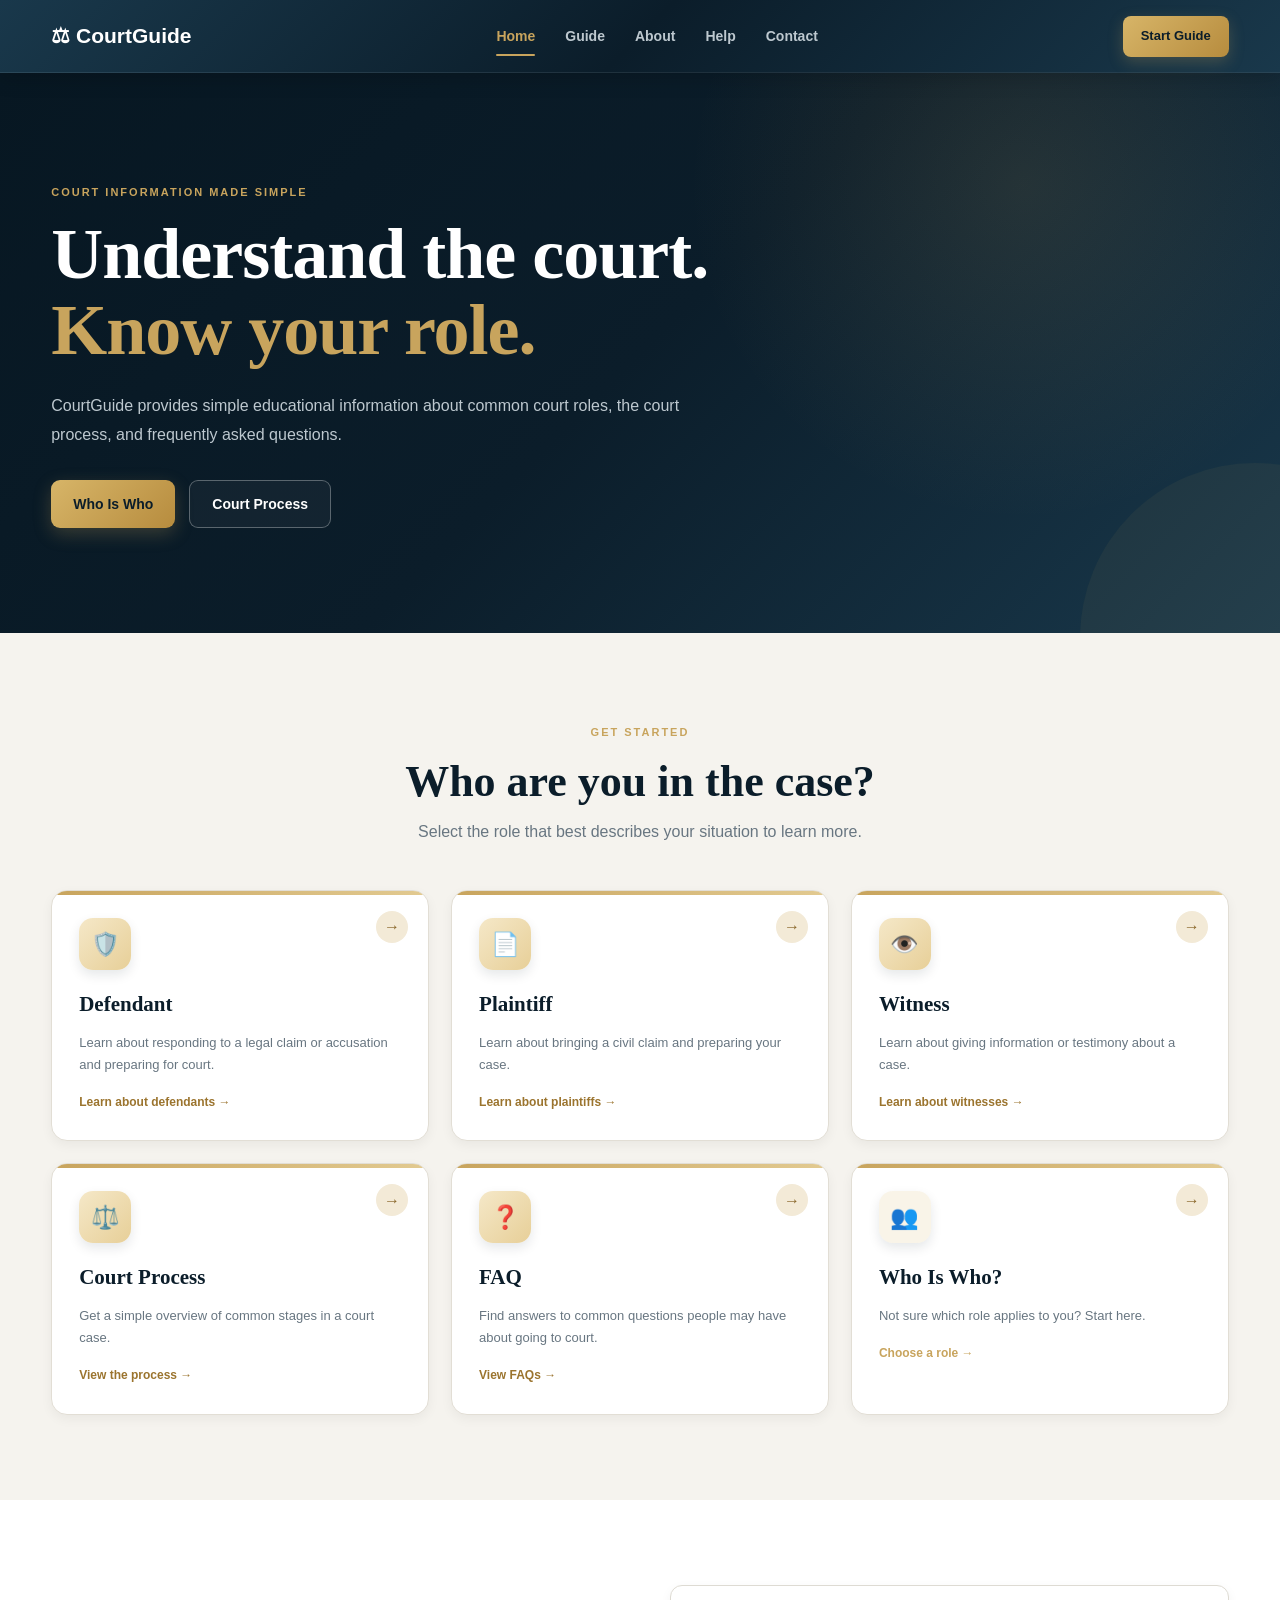
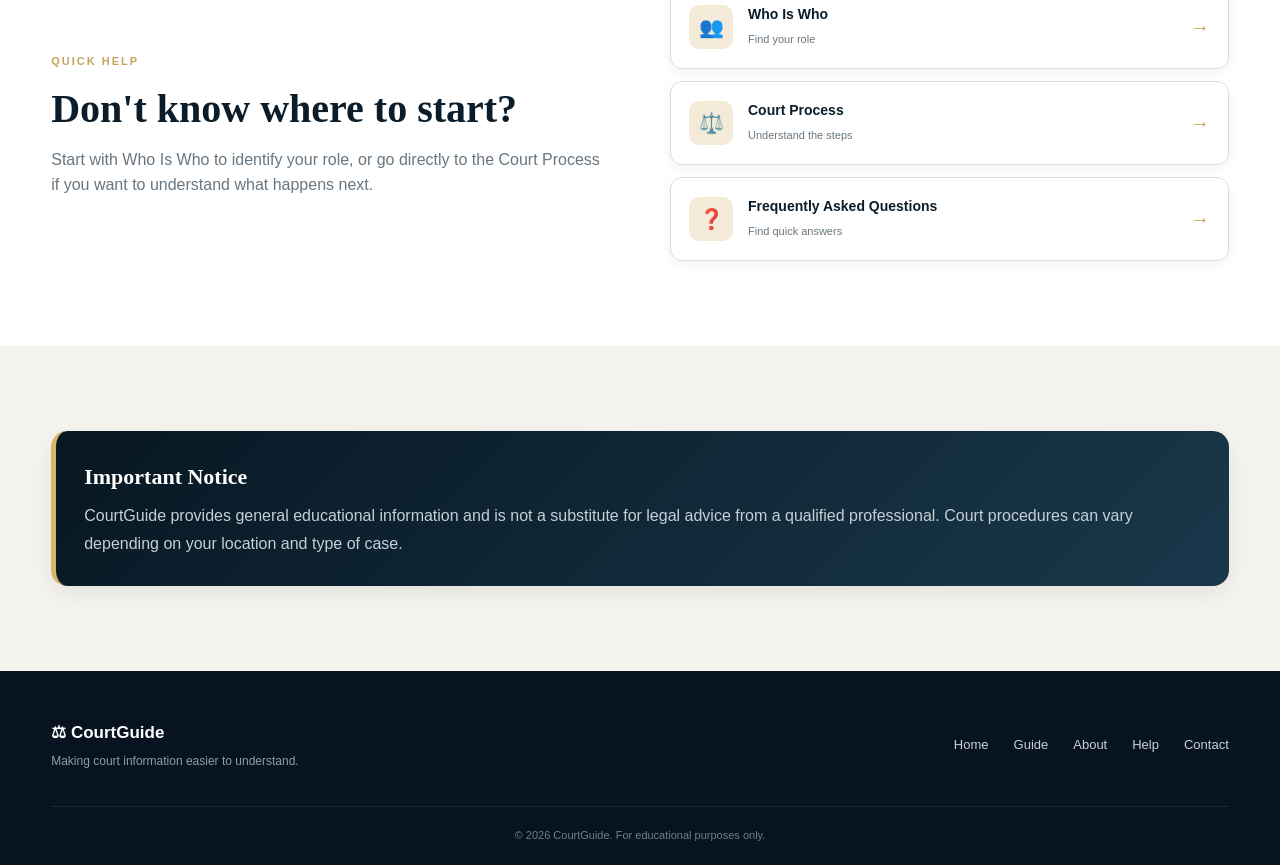
==== CourtGuideLaw-main/CourtGuideLaw-main/Court Law Guide (2)/Court Law Guide/index.html @ 69e1e516 "Add files via upload" ====
<!DOCTYPE html>
<html lang="en">

<head>
    <meta charset="UTF-8">
    <meta name="viewport" content="width=device-width, initial-scale=1.0">

    <title>CourtGuide - Home</title>

    <link rel="stylesheet" href="style.css">
</head>

<body>

    <!-- =========================
         NAVBAR
    ========================== -->

    <header class="navbar">

        <div class="container nav-container">

            <a href="index.html" class="logo">
                ⚖ CourtGuide
            </a>

            <nav>
                <a href="index.html" class="active">
                    Home
                </a>

                <a href="guide.html">
                    Guide
                </a>

                <a href="about.html">
                    About
                </a>

                <a href="Help.html">
                    Help
                </a>

                <a href="contact.html">
                Contact
            </a>

                 
            </nav>

            <a href="guide.html" class="nav-button">
                Start Guide
            </a>

        </div>

    </header>


    <!-- =========================
         HERO
    ========================== -->

    <section class="hero">

        <div class="container">

            <span class="eyebrow">
                COURT INFORMATION MADE SIMPLE
            </span>

            <h1>
                Understand the court.
                <span>Know your role.</span>
            </h1>

            <p>
                CourtGuide provides simple educational information
                about common court roles, the court process, and
                frequently asked questions.
            </p>

            <div class="hero-buttons">

                <a href="guide.html?section=roles" class="primary-button">
                    Who Is Who
                </a>

                <a href="guide.html?section=process" class="secondary-button">
                    Court Process
                </a>

            </div>

        </div>

    </section>


    <!-- =========================
         WHO IS WHO
    ========================== -->

    <section class="section">

        <div class="container">

            <div class="section-heading">

                <span class="eyebrow">
                    GET STARTED
                </span>

                <h2>
                    Who are you in the case?
                </h2>

                <p>
                    Select the role that best describes your
                    situation to learn more.
                </p>

            </div>


            <div class="info-card-grid">


                <!-- DEFENDANT -->

                <a
                    href="guide.html?section=defendant"
                    class="guide-card home-card">

                    <div class="guide-icon">
                        🛡️
                    </div>

                    <h3>
                        Defendant
                    </h3>

                    <p>
                        Learn about responding to a legal claim
                        or accusation and preparing for court.
                    </p>

                    <span class="card-link">
                        Learn about defendants →
                    </span>

                </a>


                <!-- PLAINTIFF -->

                <a
                    href="guide.html?section=plaintiff"
                    class="guide-card home-card">

                    <div class="guide-icon">
                        📄
                    </div>

                    <h3>
                        Plaintiff
                    </h3>

                    <p>
                        Learn about bringing a civil claim and
                        preparing your case.
                    </p>

                    <span class="card-link">
                        Learn about plaintiffs →
                    </span>

                </a>


                <!-- WITNESS -->

                <a
                    href="guide.html?section=witness"
                    class="guide-card home-card">

                    <div class="guide-icon">
                        👁️
                    </div>

                    <h3>
                        Witness
                    </h3>

                    <p>
                        Learn about giving information or
                        testimony about a case.
                    </p>

                    <span class="card-link">
                        Learn about witnesses →
                    </span>

                </a>


                <!-- COURT PROCESS -->

                <a
                    href="guide.html?section=process"
                    class="guide-card home-card">

                    <div class="guide-icon">
                        ⚖️
                    </div>

                    <h3>
                        Court Process
                    </h3>

                    <p>
                        Get a simple overview of common stages
                        in a court case.
                    </p>

                    <span class="card-link">
                        View the process →
                    </span>

                </a>


                <!-- FAQ -->

                <a
                    href="guide.html?section=faq"
                    class="guide-card home-card">

                    <div class="guide-icon">
                        ❓
                    </div>

                    <h3>
                        FAQ
                    </h3>

                    <p>
                        Find answers to common questions people
                        may have about going to court.
                    </p>

                    <span class="card-link">
                        View FAQs →
                    </span>

                </a>


                <!-- WHO IS WHO -->

                <a
                    href="guide.html?section=roles"
                    class="guide-card home-card dark-card">

                    <div class="guide-icon">
                        👥
                    </div>

                    <h3>
                        Who Is Who?
                    </h3>

                    <p>
                        Not sure which role applies to you?
                        Start here.
                    </p>

                    <span class="card-link">
                        Choose a role →
                    </span>

                </a>

            </div>

        </div>

    </section>


    <!-- =========================
         QUICK HELP
    ========================== -->

    <section class="section alternate-section">

        <div class="container">

            <div class="two-column">

                <div>

                    <span class="eyebrow">
                        QUICK HELP
                    </span>

                    <h2>
                        Don't know where to start?
                    </h2>

                    <p>
                        Start with Who Is Who to identify your
                        role, or go directly to the Court Process
                        if you want to understand what happens next.
                    </p>

                </div>


                <div class="quick-links">

                    <a
                        href="guide.html?section=roles"
                        class="quick-link">

                        <span>👥</span>

                        <div>
                            <strong>
                                Who Is Who
                            </strong>

                            <small>
                                Find your role
                            </small>
                        </div>

                        <b>→</b>

                    </a>


                    <a
                        href="guide.html?section=process"
                        class="quick-link">

                        <span>⚖️</span>

                        <div>
                            <strong>
                                Court Process
                            </strong>

                            <small>
                                Understand the steps
                            </small>
                        </div>

                        <b>→</b>

                    </a>


                    <a
                        href="guide.html?section=faq"
                        class="quick-link">

                        <span>❓</span>

                        <div>
                            <strong>
                                Frequently Asked Questions
                            </strong>

                            <small>
                                Find quick answers
                            </small>
                        </div>

                        <b>→</b>

                    </a>

                </div>

            </div>

        </div>

    </section>


    <!-- =========================
         DISCLAIMER
    ========================== -->

    <section class="section">

        <div class="container">

            <div class="disclaimer-box">

                <h3>
                    Important Notice
                </h3>

                <p>
                    CourtGuide provides general educational
                    information and is not a substitute for legal
                    advice from a qualified professional.
                    Court procedures can vary depending on your
                    location and type of case.
                </p>

            </div>

        </div>

    </section>


    <!-- =========================
         FOOTER
    ========================== -->

    <footer>

        <div class="container">

            <div class="footer-content">

                <div>

                    <strong>
                        ⚖ CourtGuide
                    </strong>

                    <p>
                        Making court information easier to understand.
                    </p>

                </div>

                <div class="footer-links">

                    <a href="index.html">
                        Home
                    </a>

                    <a href="guide.html">
                        Guide
                    </a>

                    <a href="about.html">
                        About
                    </a>

                     <a href="Help.html">
                    Help
                    </a>
                    
                    <a href="contact.html">
                    Contact
                    </a>

                </div>

            </div>

            <div class="footer-bottom">
                © 2026 CourtGuide. For educational purposes only.
            </div>

        </div>

    </footer>

</body>

</html>
---- CourtGuideLaw-main/CourtGuideLaw-main/Court Law Guide (2)/Court Law Guide/style.css ----
/* =========================================================
   COURTGUIDE
========================================================= */

/* =========================
   RESET
========================= */

* {
    margin: 0;
    padding: 0;
    box-sizing: border-box;
}

html {
    scroll-behavior: smooth;
}

body {
    font-family: Arial, Helvetica, sans-serif;
    background: #f5f3ee;
    color: #26343d;
    line-height: 1.6;
}

a {
    text-decoration: none;
    color: inherit;
}

button {
    font-family: inherit;
}

img {
    max-width: 100%;
    height: auto;
}


/* =========================
   VARIABLES
========================= */

:root {
    --navy-dark: #071722;
    --navy: #0b1d2a;
    --navy-light: #19384b;

    --gold: #c8a45d;
    --gold-light: #e2ca91;
    --gold-pale: #f3ead7;

    --cream: #f5f3ee;
    --white: #ffffff;

    --text: #26343d;
    --muted: #687681;
    --border: #dedbd3;

    --green: #3c9b72;
    --red: #c95c5c;
    --yellow: #d7a83f;

    --shadow-sm: 0 4px 12px rgba(0, 0, 0, 0.05);
    --shadow-md: 0 8px 25px rgba(0, 0, 0, 0.07);
    --shadow-lg: 0 15px 35px rgba(0, 0, 0, 0.11);

    --radius-sm: 8px;
    --radius-md: 12px;
    --radius-lg: 16px;
}


/* =========================
   CONTAINER
========================= */

.container {
    width: min(92%, 1180px);
    margin: 0 auto;
}


/* =========================================================
   NAVBAR
========================================================= */

.navbar {
    position: sticky;
    top: 0;
    z-index: 1000;

    background: linear-gradient(
        135deg,
        var(--navy-light),
        var(--navy),
        var(--navy-light)
    );

    color: white;

    border-bottom: 1px solid rgba(255, 255, 255, 0.08);

    box-shadow:
        0 4px 20px rgba(0, 0, 0, 0.18);
}

.nav-container {
    min-height: 72px;

    display: flex;
    align-items: center;
    justify-content: space-between;

    gap: 30px;
}

.logo {
    display: inline-flex;
    align-items: center;

    color: white;

    font-size: 21px;
    font-weight: 700;

    transition: 0.25s ease;
}

.logo:hover {
    color: var(--gold-light);
}


/* Navigation */

nav {
    display: flex;
    align-items: center;
    gap: 30px;
}

nav a {
    position: relative;

    color: #bdc8cf;

    font-size: 14px;
    font-weight: 600;

    padding: 25px 0;

    transition: 0.25s ease;
}

nav a:hover {
    color: white;
}

nav a.active {
    color: var(--gold);
}

nav a.active::after {
    content: "";

    position: absolute;
    left: 0;
    right: 0;
    bottom: 16px;

    height: 2px;

    background: var(--gold);
    border-radius: 10px;
}


/* Navbar CTA */

.nav-button {
    display: inline-flex;
    align-items: center;
    justify-content: center;

    padding: 10px 18px;

    border-radius: var(--radius-sm);

    background: linear-gradient(
        135deg,
        #d7b568,
        #b78c3e
    );

    color: #0b1d2a;

    font-size: 13px;
    font-weight: 700;

    box-shadow:
        0 5px 15px rgba(200, 164, 93, 0.25);

    transition: 0.25s ease;
}

.nav-button:hover {
    color: #071722;

    transform: translateY(-2px);

    box-shadow:
        0 8px 20px rgba(200, 164, 93, 0.35);
}


/* =========================================================
   GENERAL BUTTONS
========================================================= */

.button,
.primary-button,
.secondary-button {
    display: inline-flex;
    align-items: center;
    justify-content: center;

    min-height: 46px;
    padding: 12px 22px;

    border-radius: 9px;

    font-size: 14px;
    font-weight: 700;

    cursor: pointer;

    transition:
        transform 0.25s ease,
        box-shadow 0.25s ease,
        background 0.25s ease,
        color 0.25s ease,
        border-color 0.25s ease;
}

.primary-button {
    background: linear-gradient(
        135deg,
        #d7b568,
        #b78c3e
    );

    color: #0b1d2a;

    box-shadow:
        0 6px 18px rgba(200, 164, 93, 0.25);
}

.primary-button:hover {
    transform: translateY(-3px);

    background: linear-gradient(
        135deg,
        #e5ca8b,
        #c49b4d
    );

    box-shadow:
        0 10px 24px rgba(200, 164, 93, 0.3);
}

.secondary-button {
    border: 1px solid rgba(255, 255, 255, 0.3);

    background: rgba(255, 255, 255, 0.04);

    color: white;
}

.secondary-button:hover {
    transform: translateY(-3px);

    border-color: var(--gold);

    background: rgba(200, 164, 93, 0.1);

    color: var(--gold-light);
}

.button {
    border: none;

    background: var(--gold);

    color: var(--navy);
}

.button:hover {
    transform: translateY(-3px);
    box-shadow: var(--shadow-md);
}


/* =========================================================
   HERO
========================================================= */

.hero {
    position: relative;
    overflow: hidden;

    background:
        radial-gradient(
            circle at 80% 20%,
            rgba(200, 164, 93, 0.12),
            transparent 30%
        ),
        linear-gradient(
            135deg,
            var(--navy-dark),
            var(--navy),
            var(--navy-light)
        );

    color: white;

    padding: 105px 0;
}

.hero::after {
    content: "";

    position: absolute;

    width: 350px;
    height: 350px;

    right: -150px;
    bottom: -180px;

    border-radius: 50%;

    background: rgba(200, 164, 93, 0.06);
}

.hero .container {
    position: relative;
    z-index: 1;
}

.eyebrow {
    display: inline-block;

    margin-bottom: 15px;

    color: var(--gold);

    font-size: 11px;
    font-weight: 800;

    letter-spacing: 2px;
}

.hero h1 {
    max-width: 850px;

    margin-bottom: 24px;

    font-family: Georgia, "Times New Roman", serif;

    font-size: clamp(44px, 7vw, 72px);

    line-height: 1.05;

    letter-spacing: -1px;
}

.hero h1 span {
    display: block;
    color: var(--gold);
}

.hero p {
    max-width: 680px;

    margin-bottom: 30px;

    color: #bdc8cf;

    font-size: 16px;
    line-height: 1.8;
}

.hero-buttons {
    display: flex;
    flex-wrap: wrap;
    gap: 14px;
}


/* =========================================================
   SECTIONS
========================================================= */

.section {
    padding: 85px 0;
}

.alternate-section {
    background: #ffffff;
}

.section-heading {
    max-width: 700px;

    margin: 0 auto 45px;

    text-align: center;
}

.section-heading h2 {
    margin-bottom: 12px;

    color: var(--navy);

    font-family: Georgia, "Times New Roman", serif;

    font-size: clamp(32px, 5vw, 44px);

    line-height: 1.15;
}

.section-heading p {
    color: var(--muted);
}


/* =========================================================
   HOME CARDS
========================================================= */

.info-card-grid {
    display: grid;
    grid-template-columns: repeat(3, 1fr);
    gap: 22px;
}

.guide-card {
    position: relative;
    overflow: hidden;

    width: 100%;

    background: white;

    border: 1px solid #e2ded5;

    border-radius: var(--radius-lg);

    padding: 27px;

    box-shadow: var(--shadow-sm);

    cursor: pointer;

    text-align: left;

    font-family: inherit;

    transition:
        transform 0.3s ease,
        border-color 0.3s ease,
        box-shadow 0.3s ease,
        background 0.3s ease;
}

.guide-card::before {
    content: "";

    position: absolute;

    top: 0;
    left: 0;

    width: 100%;
    height: 4px;

    background: linear-gradient(
        90deg,
        var(--gold),
        var(--gold-light)
    );
}

.guide-card:hover {
    transform: translateY(-7px);

    border-color: var(--gold);

    box-shadow: var(--shadow-lg);
}

.home-card {
    display: block;
    min-height: 225px;
}


/* =========================
   GUIDE ICON HOVER
========================= */

.organize-button-container {
    margin-top: 18px;
    position: relative;
    z-index: 2;
}

.organize-button {
    display: inline-block;
    padding: 10px 16px;
    background: #0b1d2a;
    color: white;
    border-radius: 10px;
    text-decoration: none;
    font-size: 13px;
    font-weight: bold;
    transition: 0.25s ease;
}

.organize-button:hover {
    transform: translateY(-3px);
    background: #d7b568;
    color: #071722;
}

.guide-icon {
    width: 52px;
    height: 52px;
    display: flex;
    align-items: center;
    justify-content: center;
    margin-bottom: 18px;
    border-radius: 14px;

    background: linear-gradient(135deg, #f5e8c8, #e7cf98);
    color: #0b1d2a;
    font-size: 23px;

    box-shadow: 0 5px 12px rgba(11, 29, 42, 0.10);

    transform: translateY(0) scale(1) rotate(0deg);

    transition:
        transform 0.45s cubic-bezier(0.22, 1, 0.36, 1),
        background 0.45s ease,
        box-shadow 0.45s ease;
}

.guide-card:hover .guide-icon {
    transform: translateY(-7px) scale(1.08) rotate(-6deg);

    background: linear-gradient(135deg, #d7b568, #f0d99d);

    box-shadow: 0 12px 24px rgba(11, 29, 42, 0.20);
}
.guide-card h3 {
    margin-bottom: 10px;

    color: var(--navy);

    font-family: Georgia, "Times New Roman", serif;

    font-size: 21px;

    transition: 0.25s ease;
}

.guide-card p {
    color: var(--muted);

    font-size: 13px;

    line-height: 1.7;
}

.card-link {
    display: inline-block;

    margin-top: 17px;

    color: #9b742e;

    font-size: 12px;
    font-weight: 700;

    transition: 0.25s ease;
}

.guide-card:hover .card-link {
    color: var(--navy);
}

.dark-card {
    background: white;
}

.dark-card .guide-icon {
    background: rgba(215, 181, 104, 0.15);
    color: var(--gold);
}

.dark-card .card-link {
    color: var(--gold);
}


/* =========================================================
   CARD ARROW
========================================================= */

.guide-card::after {
    content: "→";

    position: absolute;

    top: 20px;
    right: 20px;

    width: 32px;
    height: 32px;

    display: flex;
    align-items: center;
    justify-content: center;

    border-radius: 50%;

    background: #f3ead7;

    color: #8b682c;

    transition:
        transform 0.3s ease,
        background 0.3s ease,
        color 0.3s ease;
}

.guide-card:hover::after {
    transform: translateX(5px);

    background: #d7b568;

    color: #071722;
}


/* =========================================================
   CARD MORE INFORMATION
========================================================= */

.more-info {
    max-height: 0;

    opacity: 0;

    overflow: hidden;

    margin-top: 0;

    color: #52616b;

    font-size: 13px;

    line-height: 1.6;

    transform: translateY(-8px);

    transition:
        max-height 0.45s ease,
        opacity 0.35s ease,
        margin-top 0.35s ease,
        transform 0.35s ease;
}

.guide-card:hover .more-info {
    max-height: 120px;

    opacity: 1;

    margin-top: 15px;

    transform: translateY(0);
}

.card-action {
    display: block;

    margin-top: 16px;

    color: #9a7735;

    font-size: 13px;
    font-weight: 700;

    transition:
        transform 0.3s ease,
        color 0.3s ease;
}

.guide-card:hover .card-action {
    transform: translateX(5px);

    color: var(--navy);
}


/* =========================================================
   ORGANIZE BUTTON
========================================================= */

.organize-button-container {
    margin-top: 18px;
}

.organize-button {
    display: inline-flex;
    align-items: center;
    justify-content: center;

    padding: 11px 18px;

    background: linear-gradient(
        135deg,
        #19384b,
        #0b1d2a
    );

    color: white;

    border-radius: 10px;

    text-decoration: none;

    font-size: 13px;
    font-weight: bold;

    box-shadow:
        0 5px 14px rgba(11, 29, 42, 0.15);

    transition:
        transform 0.25s ease,
        box-shadow 0.25s ease,
        background 0.25s ease;
}

.organize-button:hover {
    transform: translateY(-3px);

    background: linear-gradient(
        135deg,
        #d7b568,
        #c8a45d
    );

    color: #071722;

    box-shadow:
        0 9px 20px rgba(11, 29, 42, 0.18);
}


/* =========================================================
   QUICK HELP
========================================================= */

.two-column {
    display: grid;

    grid-template-columns: 1fr 1fr;

    align-items: center;

    gap: 60px;
}

.two-column h2 {
    margin-bottom: 15px;

    color: var(--navy);

    font-family: Georgia, "Times New Roman", serif;

    font-size: 40px;

    line-height: 1.15;
}

.two-column > div:first-child p {
    max-width: 560px;
    color: var(--muted);
}

.quick-links {
    display: flex;
    flex-direction: column;
    gap: 12px;
}

.quick-link {
    display: flex;
    align-items: center;

    gap: 15px;

    padding: 17px 18px;

    background: white;

    border: 1px solid var(--border);

    border-radius: 12px;

    box-shadow: var(--shadow-sm);

    transition:
        transform 0.25s ease,
        border-color 0.25s ease,
        box-shadow 0.25s ease;
}

.quick-link:hover {
    transform: translateX(6px);

    border-color: var(--gold);

    box-shadow: var(--shadow-md);
}

.quick-link > span {
    width: 44px;
    height: 44px;

    display: flex;
    align-items: center;
    justify-content: center;

    flex-shrink: 0;

    border-radius: 10px;

    background: var(--gold-pale);

    font-size: 20px;

    transition:
        transform 0.3s ease,
        background 0.3s ease,
        box-shadow 0.3s ease;
}

.quick-link:hover > span {
    transform:
        translateY(-4px)
        scale(1.08)
        rotate(-4deg);

    background: #d7b568;

    box-shadow:
        0 8px 16px rgba(11, 29, 42, 0.12);
}

.quick-link div {
    flex: 1;
}

.quick-link strong {
    display: block;

    color: var(--navy);

    font-size: 14px;
}

.quick-link small {
    color: var(--muted);
    font-size: 11px;
}

.quick-link b {
    color: var(--gold);
    font-size: 20px;
}


/* =========================================================
   DISCLAIMER
========================================================= */

.disclaimer-box,
.process-note {
    padding: 28px;

    border-left: 5px solid #d7b568;

    background:
        linear-gradient(
            135deg,
            var(--navy-dark),
            var(--navy-light)
        );

    color: white;

    border-radius: var(--radius-lg);

    box-shadow: var(--shadow-md);
}

.disclaimer-box h3,
.process-note h3 {
    margin-bottom: 8px;

    font-family: Georgia, "Times New Roman", serif;

    font-size: 22px;
}

.disclaimer-box p,
.process-note p {
    color: #c5d0d6;
    line-height: 1.75;
}


/* =========================================================
   GUIDE PAGE
========================================================= */

.guide-page {
    background: var(--cream);
}

.guide-header {
    position: relative;
    overflow: hidden;

    background:
        radial-gradient(
            circle at 85% 20%,
            rgba(200, 164, 93, 0.13),
            transparent 30%
        ),
        linear-gradient(
            135deg,
            var(--navy-dark),
            var(--navy),
            var(--navy-light)
        );

    color: white;

    padding: 75px 0;
}

.guide-header h1 {
    margin-bottom: 15px;

    font-family: Georgia, "Times New Roman", serif;

    font-size: clamp(42px, 6vw, 58px);

    line-height: 1.1;
}

.guide-header h1 span {
    color: var(--gold);
}

.guide-header p {
    max-width: 700px;

    color: #c5d0d6;

    line-height: 1.8;
}

.guide-content {
    padding: 60px 0 90px;
}


/* =========================================================
   GUIDE TABS
========================================================= */

.guide-tabs {
    display: flex;

    justify-content: center;
    align-items: center;

    flex-wrap: wrap;

    gap: 10px;

    margin-bottom: 32px;
}

.guide-tab {
    position: relative;

    min-width: 125px;

    padding: 13px 19px;

    border: 2px solid #ddd8ce;

    border-radius: 11px;

    background: white;

    color: #52616b;

    font-size: 13px;
    font-weight: 700;

    cursor: pointer;

    transition: 0.25s ease;
}

.guide-tab:hover {
    background: #faf6eb;

    border-color: var(--gold);

    color: #8b682c;

    transform: translateY(-2px);

    box-shadow: var(--shadow-sm);
}

.guide-tab.active {
    background:
        linear-gradient(
            135deg,
            var(--navy-light),
            var(--navy)
        );

    border-color: var(--navy);

    color: white;

    box-shadow:
        0 8px 20px rgba(11, 29, 42, 0.2);

    transform: translateY(-2px);
}

.guide-tab.active::after {
    content: "";

    position: absolute;

    left: 25%;
    right: 25%;

    bottom: -7px;

    height: 3px;

    border-radius: 10px;

    background: var(--gold);
}


/* =========================================================
   GUIDE SECTIONS
========================================================= */

.guide-section {
    display: none;

    max-width: 1100px;

    margin: 0 auto;

    padding: 38px;

    background: white;

    border: 1px solid var(--border);

    border-radius: var(--radius-lg);

    box-shadow: var(--shadow-md);

    animation: guideFade 0.3s ease;
}

.guide-section.active {
    display: block;
}

@keyframes guideFade {
    from {
        opacity: 0;
        transform: translateY(8px);
    }

    to {
        opacity: 1;
        transform: translateY(0);
    }
}

.guide-section > h2 {
    margin-bottom: 10px;

    color: var(--navy);

    font-family: Georgia, "Times New Roman", serif;

    font-size: 35px;

    line-height: 1.2;
}

.guide-intro {
    margin-bottom: 30px;

    color: var(--muted);

    line-height: 1.75;
}


/* =========================================================
   GUIDE CARDS
========================================================= */

.guide-cards {
    display: grid;

    grid-template-columns: repeat(3, 1fr);

    gap: 20px;
}

.guide-cards .guide-card {
    min-height: 205px;
}

.guide-cards .guide-card:hover {
    transform: translateY(-5px);
}


/* Warning */

.guide-card.warning {
    background: #fff8e8;
    border-color: #ead8aa;
}

.guide-card.warning::before {
    background: var(--yellow);
}


/* Success */

.guide-card.success {
    background: #f0faf5;
    border-color: #c9e4d5;
}

.guide-card.success::before {
    background: var(--green);
}


/* =========================================================
   FAQ
========================================================= */

.faq-list {
    display: flex;
    flex-direction: column;

    gap: 12px;
}

.faq-item {
    overflow: hidden;

    border: 1px solid var(--border);

    border-radius: 12px;

    background: white;

    transition:
        border-color 0.25s ease,
        box-shadow 0.25s ease;
}

.faq-item:hover {
    border-color: var(--gold);

    box-shadow: var(--shadow-sm);
}

.faq-question {
    width: 100%;

    min-height: 64px;

    display: flex;
    align-items: center;
    justify-content: space-between;

    gap: 20px;

    padding: 16px 19px;

    border: none;

    background: white;

    color: var(--navy);

    text-align: left;

    font-size: 14px;
    font-weight: 700;

    cursor: pointer;

    transition:
        background 0.25s ease;
}

.faq-question:hover {
    background: #faf8f2;
}

.faq-question > span:first-child {
    flex: 1;
}

.faq-question > span:last-child {
    width: 34px;
    height: 34px;

    display: flex;
    align-items: center;
    justify-content: center;

    flex-shrink: 0;

    border-radius: 50%;

    background: var(--gold-pale);

    color: #8b682c;

    font-size: 21px;

    transition:
        transform 0.3s ease,
        background 0.3s ease,
        color 0.3s ease;
}

.faq-item.open .faq-question > span:last-child {
    transform: rotate(45deg);

    background: var(--gold);

    color: var(--navy);
}

.faq-answer {
    display: block;

    height: 0;

    overflow: hidden;

    padding: 0 20px;

    background: #faf9f5;

    color: var(--muted);

    font-size: 14px;

    line-height: 1.75;

    transition:
        height 0.4s ease,
        padding-bottom 0.4s ease;
}

.faq-answer p {
    margin: 0;
}


/* =========================================================
   CONTACT PAGE
========================================================= */

.contact-page {
    max-width: 1100px;

    margin: 0 auto;

    padding: 80px 25px;
}

.contact-hero {
    max-width: 700px;

    margin: 0 auto 45px;

    text-align: center;
}

.contact-hero h1 {
    margin: 12px 0 18px;

    color: #061b2f;

    font-family: Georgia, "Times New Roman", serif;

    font-size: clamp(34px, 5vw, 56px);
}

.contact-hero p {
    color: #6d7982;

    font-size: 16px;

    line-height: 1.8;
}

.contact-container {
    display: grid;

    grid-template-columns: repeat(3, 1fr);

    gap: 20px;
}

.contact-card {
    padding: 30px 25px;

    background: white;

    border: 1px solid #dedbd3;

    border-radius: 16px;

    text-align: center;

    transition:
        transform 0.3s ease,
        box-shadow 0.3s ease,
        border-color 0.3s ease;
}

.contact-card:hover {
    transform: translateY(-6px);

    border-color: var(--gold);

    box-shadow:
        0 12px 28px rgba(6, 27, 47, 0.10);
}

.contact-icon {
    width: 60px;
    height: 60px;

    display: flex;
    align-items: center;
    justify-content: center;

    margin: 0 auto 20px;

    border-radius: 50%;

    background: #f3ead7;

    font-size: 26px;

    transition:
        transform 0.3s ease,
        background 0.3s ease,
        box-shadow 0.3s ease;
}

.contact-card:hover .contact-icon {
    transform:
        translateY(-5px)
        scale(1.1)
        rotate(5deg);

    background: #d7b568;

    box-shadow:
        0 8px 18px rgba(11, 29, 42, 0.15);
}

.contact-card h2 {
    margin-bottom: 14px;

    color: #061b2f;

    font-family: Georgia, "Times New Roman", serif;

    font-size: 24px;
}

.contact-card p {
    color: #6d7982;

    font-size: 14px;

    line-height: 1.8;
}

.contact-link {
    display: inline-block;

    margin-top: 12px;

    color: #9b7737;

    font-weight: 700;

    word-break: break-word;

    transition:
        color 0.25s ease,
        transform 0.25s ease;
}

.contact-link:hover {
    color: var(--navy);

    transform: translateY(-2px);
}

.contact-message {
    max-width: 700px;

    margin: 45px auto 0;

    padding: 35px 25px;

    border-radius: 16px;

    background: #061b2f;

    text-align: center;
}

.contact-message h2 {
    margin-bottom: 12px;

    color: #d7b568;

    font-family: Georgia, "Times New Roman", serif;
}

.contact-message p {
    margin: 0;

    color: #f5f3ee;

    line-height: 1.8;
}


/* =========================================================
   ABOUT PAGE
========================================================= */

.about-page {
    background: #f5f3ee;
    color: #263640;
}


/* About Hero */

.about-hero {
    position: relative;
    overflow: hidden;

    background:
        linear-gradient(
            135deg,
            #071722 0%,
            #0b1d2a 55%,
            #19384b 100%
        );

    color: white;

    padding: 85px 0;
}

.about-hero::after {
    content: "⚖";

    position: absolute;

    right: 8%;
    top: 50%;

    transform: translateY(-50%);

    font-size: 220px;

    color: rgba(215, 181, 104, 0.06);

    pointer-events: none;
}

.about-hero-content {
    max-width: 850px;

    position: relative;

    z-index: 1;
}

.about-hero h1 {
    margin: 12px 0 18px;

    font-family:
        Georgia,
        "Times New Roman",
        serif;

    font-size: clamp(42px, 6vw, 64px);

    line-height: 1.08;

    letter-spacing: -1px;
}

.about-hero h1 span {
    color: #d7b568;
}

.about-hero p {
    max-width: 700px;

    margin: 0;

    color: #c5d0d6;

    font-size: 17px;

    line-height: 1.8;
}


/* Purpose */

.purpose-section {
    padding: 80px 0;

    background: #f5f3ee;
}

.purpose-grid {
    display: grid;

    grid-template-columns: 0.9fr 1.1fr;

    gap: 70px;

    align-items: center;
}

.purpose-heading h2 {
    margin: 12px 0 0;

    color: #0b1d2a;

    font-family:
        Georgia,
        "Times New Roman",
        serif;

    font-size: 38px;

    line-height: 1.2;
}

.purpose-text {
    padding-left: 35px;

    border-left: 3px solid #d7b568;
}

.purpose-text p {
    margin: 0 0 18px;

    color: #687681;

    line-height: 1.8;

    font-size: 15px;
}

.purpose-text p:last-child {
    margin-bottom: 0;
}


/* About Sections */

.about-section {
    padding: 80px 0;
}

.about-section.light {
    background: #ffffff;
}

.about-section.dark {
    background:
        linear-gradient(
            135deg,
            #071722,
            #0b1d2a
        );
}

.about-section-heading {
    max-width: 700px;

    margin-bottom: 40px;
}

.about-section-heading h2 {
    margin: 10px 0 12px;

    color: #0b1d2a;

    font-family:
        Georgia,
        "Times New Roman",
        serif;

    font-size: 38px;

    line-height: 1.2;
}

.about-section-heading p {
    margin: 0;

    color: #687681;

    line-height: 1.7;
}

.dark .about-section-heading h2 {
    color: white;
}

.dark .about-section-heading p {
    color: #c5d0d6;
}


/* Audience */

.audience-grid {
    display: grid;

    grid-template-columns: repeat(4, 1fr);

    gap: 20px;
}

.audience-card {
    position: relative;

    display: block;

    padding: 28px;

    background: white;

    color: inherit;

    text-decoration: none;

    cursor: pointer;

    border: 1px solid #e2ded5;

    border-radius: 16px;

    box-shadow:
        0 6px 20px rgba(0, 0, 0, 0.05);

    transition:
        transform 0.25s ease,
        box-shadow 0.25s ease,
        border-color 0.25s ease;
}

.audience-card:hover {
    transform: translateY(-7px);

    border-color: #c8a45d;

    box-shadow:
        0 15px 32px rgba(11, 29, 42, 0.12);
}

.audience-number {
    display: inline-flex;

    width: 40px;
    height: 40px;

    align-items: center;
    justify-content: center;

    margin-bottom: 22px;

    border-radius: 10px;

    background: #f3ead7;

    color: #8b682c;

    font-size: 13px;
    font-weight: bold;
}

.audience-card h3 {
    margin: 0 0 10px;

    color: #0b1d2a;

    font-family:
        Georgia,
        "Times New Roman",
        serif;

    font-size: 21px;
}

.audience-card p {
    margin: 0;

    color: #687681;

    font-size: 14px;

    line-height: 1.7;
}


/* Feature Cards */

.feature-grid {
    display: grid;

    grid-template-columns: repeat(3, 1fr);

    gap: 22px;
}

.feature-card {
    padding: 30px;

    background: white;

    border: 1px solid #e2ded5;

    border-radius: 17px;

    box-shadow:
        0 6px 20px rgba(0, 0, 0, 0.05);

    transition:
        transform 0.25s ease,
        border-color 0.25s ease,
        box-shadow 0.25s ease;
}

.feature-card:hover {
    transform: translateY(-6px);

    border-color: #c8a45d;

    box-shadow:
        0 14px 30px rgba(0, 0, 0, 0.09);
}


/* About icon hover */

.feature-icon {
    width: 52px;
    height: 52px;

    display: flex;
    align-items: center;
    justify-content: center;

    margin-bottom: 20px;

    border-radius: 13px;

    background: #f3ead7;

    font-size: 23px;

    transition:
        transform 0.45s cubic-bezier(0.22, 1, 0.36, 1),
        box-shadow 0.45s ease;
}

.feature-card:hover .feature-icon {
    transform:
        translateY(-7px)
        scale(1.08)
        rotate(-6deg);

    /* Keeps the original cream icon background */
    background: #f3ead7;

    box-shadow:
        0 8px 16px rgba(11, 29, 42, 0.12);
}

.feature-card h3 {
    margin: 0 0 10px;

    color: #0b1d2a;

    font-family:
        Georgia,
        "Times New Roman",
        serif;

    font-size: 21px;
}

.feature-card p {
    margin: 0;

    color: #687681;

    line-height: 1.7;

    font-size: 14px;
}


/* How It Works */

.how-grid {
    display: grid;

    grid-template-columns: repeat(3, 1fr);

    gap: 22px;
}

.how-card {
    position: relative;

    padding: 30px;

    background: #ffffff;

    border-radius: 17px;

    border: 1px solid #dedbd3;

    overflow: hidden;
}

.how-card::before {
    content: "";

    position: absolute;

    left: 0;
    top: 0;

    width: 100%;
    height: 4px;

    background: #d7b568;
}

.how-number {
    display: block;

    margin-bottom: 25px;

    color: #b38d46;

    font-size: 13px;
    font-weight: bold;

    letter-spacing: 1px;
}

.how-card h3 {
    margin: 0 0 10px;

    color: #0b1d2a;

    font-family:
        Georgia,
        "Times New Roman",
        serif;

    font-size: 23px;
}

.how-card p {
    margin: 0;

    color: #687681;

    line-height: 1.7;

    font-size: 14px;
}


/* About Disclaimer */

.about-disclaimer {
    padding: 70px 0;

    background: #f5f3ee;
}

.about-disclaimer-box {
    max-width: 950px;

    margin: auto;

    padding: 35px 40px;

    background:
        linear-gradient(
            135deg,
            #071722,
            #19384b
        );

    border: 1px solid #ead8aa;

    border-left: 5px solid #d7b568;

    border-radius: 16px;

    box-shadow:
        0 8px 25px rgba(0, 0, 0, 0.05);
}

.about-disclaimer-box h2 {
    margin: 0 0 12px;

    color: #d7b568;

    font-family:
        Georgia,
        "Times New Roman",
        serif;

    font-size: 27px;
}

.about-disclaimer-box p {
    margin: 0 0 12px;

    color: #c5d0d6;

    line-height: 1.7;

    font-size: 14px;
}

.about-disclaimer-box p:last-child {
    margin-bottom: 0;
}


/* About CTA */

.about-cta {
    padding: 70px 0;

    background:
        linear-gradient(
            135deg,
            #071722,
            #19384b
        );

    text-align: center;
}

.about-cta h2 {
    margin: 0 0 12px;

    color: white;

    font-family:
        Georgia,
        "Times New Roman",
        serif;

    font-size: 36px;
}

.about-cta p {
    max-width: 600px;

    margin: 0 auto 25px;

    color: #c5d0d6;

    line-height: 1.7;
}

.about-cta-button {
    display: inline-block;

    padding: 14px 25px;

    background: #d7b568;

    color: #0b1d2a;

    border-radius: 10px;

    text-decoration: none;

    font-weight: bold;

    transition: 0.25s ease;
}

.about-cta-button:hover {
    background: #e5c77f;

    transform: translateY(-2px);
}


/* =========================================================
   FOOTER
========================================================= */

footer {
    background: #07131e;

    color: white;

    padding: 48px 0 20px;
}

.footer {
    padding: 45px 0 20px;

    background: #06131d;

    color: #c8d1d6;
}

.footer-content {
    display: flex;

    align-items: center;
    justify-content: space-between;

    gap: 30px;
}

.footer-content strong {
    font-size: 17px;
}

.footer-content p {
    margin-top: 6px;

    color: #8f9da6;

    font-size: 12px;
}

.footer .logo {
    color: white;
    text-decoration: none;
}

.footer p {
    color: #8f9da5;
}

.footer-links {
    display: flex;

    gap: 25px;
}

.footer-links a {
    color: #c8d1d6;

    font-size: 13px;

    transition: 0.2s ease;
}

.footer-links a:hover {
    color: var(--gold);
}

.footer-bottom {
    margin-top: 35px;

    padding-top: 20px;

    border-top:
        1px solid rgba(255, 255, 255, 0.08);

    color: #71808a;

    font-size: 11px;

    text-align: center;
}


/* =========================================================
   EXTRA
========================================================= */

.mixboyzzz a {
    transform: translateX(120px);

    font-family:
        "Courier New",
        Courier,
        monospace;
}


/* =========================================================
   RESPONSIVE — TABLET
========================================================= */

@media (max-width: 900px) {

    .info-card-grid,
    .guide-cards {
        grid-template-columns: repeat(2, 1fr);
    }

    .two-column {
        grid-template-columns: 1fr;

        gap: 35px;
    }

    .hero {
        padding: 80px 0;
    }

    .nav-container {
        gap: 18px;
    }

    nav {
        gap: 20px;
    }

    .contact-container {
        grid-template-columns: repeat(2, 1fr);
    }

    .purpose-grid {
        grid-template-columns: 1fr;

        gap: 35px;
    }

    .purpose-text {
        padding-left: 25px;
    }

    .audience-grid {
        grid-template-columns: repeat(2, 1fr);
    }

    .feature-grid,
    .how-grid {
        grid-template-columns: 1fr;
    }
}


/* =========================================================
   RESPONSIVE — MOBILE
========================================================= */

@media (max-width: 600px) {

    .container {
        width: 92%;
    }


    /* Navbar */

    .nav-container {
        min-height: auto;

        flex-wrap: wrap;

        padding: 15px 0;
    }

    .logo {
        font-size: 19px;
    }

    nav {
        order: 3;

        width: 100%;

        justify-content: center;

        gap: 25px;
    }

    nav a {
        padding: 8px 0;
    }

    nav a.active::after {
        bottom: 0;
    }

    .nav-button {
        padding: 9px 14px;

        font-size: 12px;
    }


    /* Hero */

    .hero {
        padding: 65px 0;
    }

    .hero h1 {
        font-size: 43px;
    }

    .hero p {
        font-size: 14px;
    }

    .hero-buttons {
        flex-direction: column;
    }

    .primary-button,
    .secondary-button {
        width: 100%;
    }


    /* Sections */

    .section {
        padding: 60px 0;
    }

    .section-heading {
        margin-bottom: 30px;
    }

    .section-heading h2 {
        font-size: 34px;
    }


    /* Cards */

    .info-card-grid,
    .guide-cards {
        grid-template-columns: 1fr;
    }

    .home-card {
        min-height: auto;
    }


    /* Guide */

    .guide-header {
        padding: 55px 0;
    }

    .guide-header h1 {
        font-size: 42px;
    }

    .guide-content {
        padding: 40px 0 60px;
    }

    .guide-tabs {
        display: grid;

        grid-template-columns: 1fr 1fr;

        width: 100%;
    }

    .guide-tab {
        width: 100%;

        min-width: 0;

        padding: 12px 8px;

        font-size: 12px;
    }

    .guide-section {
        padding: 23px 18px;
    }

    .guide-section > h2 {
        font-size: 30px;
    }


    /* Quick help */

    .two-column h2 {
        font-size: 34px;
    }


    /* About */

    .about-hero {
        padding: 65px 0;
    }

    .about-hero h1 {
        font-size: 42px;
    }

    .about-hero::after {
        display: none;
    }

    .purpose-section,
    .about-section {
        padding: 60px 0;
    }

    .purpose-heading h2,
    .about-section-heading h2 {
        font-size: 31px;
    }

    .audience-grid {
        grid-template-columns: 1fr;
    }

    .about-disclaimer {
        padding: 50px 0;
    }

    .about-disclaimer-box {
        padding: 25px;
    }

    .about-cta h2 {
        font-size: 30px;
    }


    /* Contact */

    .contact-page {
        padding: 55px 20px;
    }

    .contact-container {
        grid-template-columns: 1fr;
    }

    .contact-card {
        padding: 25px 20px;
    }


    /* Footer */

    .footer-content {
        flex-direction: column;

        text-align: center;
    }

    .footer-links {
        gap: 20px;

        flex-wrap: wrap;

        justify-content: center;
    }
}


/* =========================================================
   ACCESSIBILITY
========================================================= */

button:focus-visible,
a:focus-visible {
    outline:
        3px solid rgba(200, 164, 93, 0.55);

    outline-offset: 3px;
}


/* =========================================================
   REDUCED MOTION
========================================================= */

@media (prefers-reduced-motion: reduce) {

    *,
    *::before,
    *::after {
        scroll-behavior: auto !important;

        transition-duration: 0.01ms !important;

        animation-duration: 0.01ms !important;
    }

    .guide-icon {
        animation: none;
    }

    .guide-card:hover .guide-icon {
        transform: none;
    }

    .more-info,
    .contact-icon,
    .quick-link > span,
    .feature-icon {
        transition: none;
    }
}


.guide-icon,
.feature-icon,
.help-icon,
.contact-icon {
    transition:
        transform 0.45s cubic-bezier(0.22, 1, 0.36, 1),
        box-shadow 0.45s ease;
}

.guide-card:hover .guide-icon,
.feature-card:hover .feature-icon,
.help-card:hover .help-icon,
.contact-card:hover .contact-icon {
    transform: translateY(-7px) scale(1.08) rotate(-6deg);
}
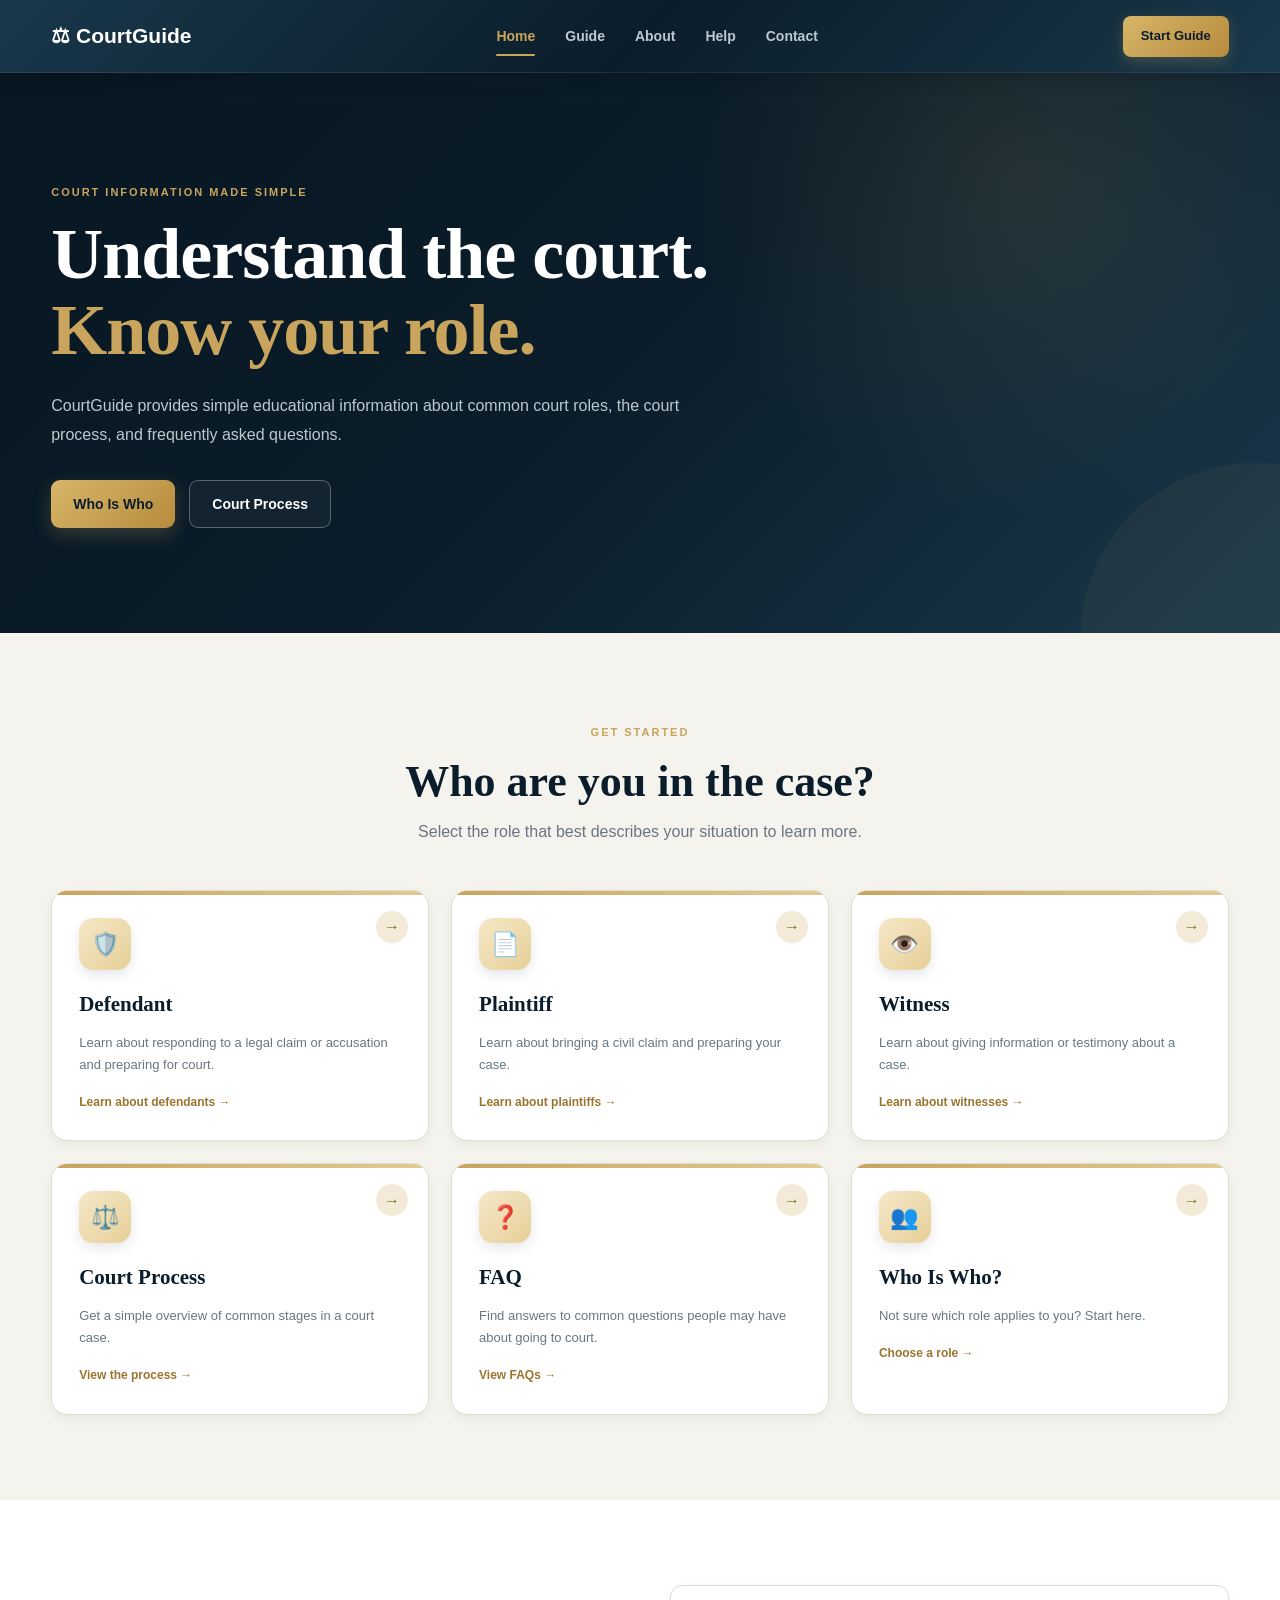
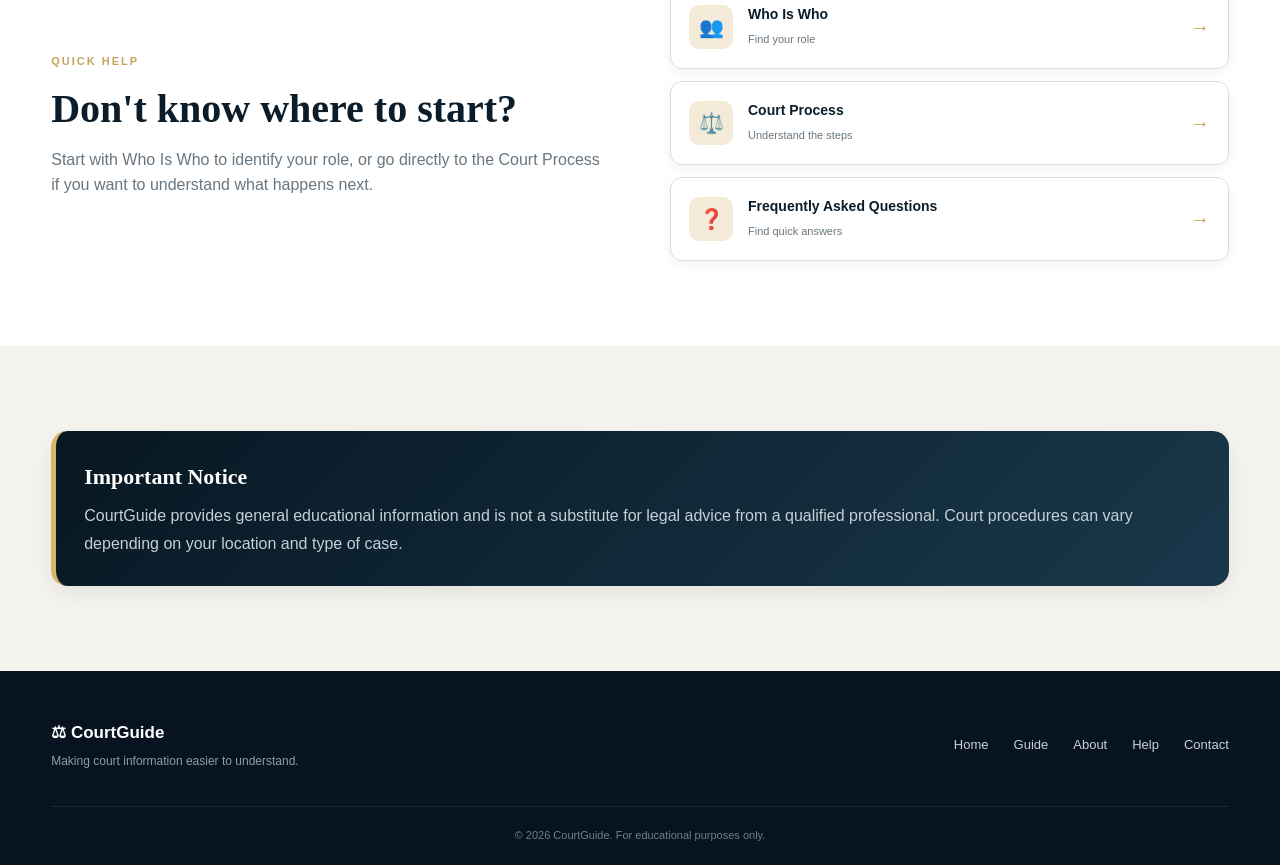
==== commit 049d071a: "index.html" ====
--- a/CourtGuideLaw-main/CourtGuideLaw-main/Court Law Guide (2)/Court Law Guide/index.html
+++ b/CourtGuideLaw-main/CourtGuideLaw-main/Court Law Guide (2)/Court Law Guide/index.html
@@ -260,7 +260,7 @@
 
                 <a
                     href="guide.html?section=roles"
-                    class="guide-card home-card dark-card">
+                    class="guide-card">
 
                     <div class="guide-icon">
                         👥
